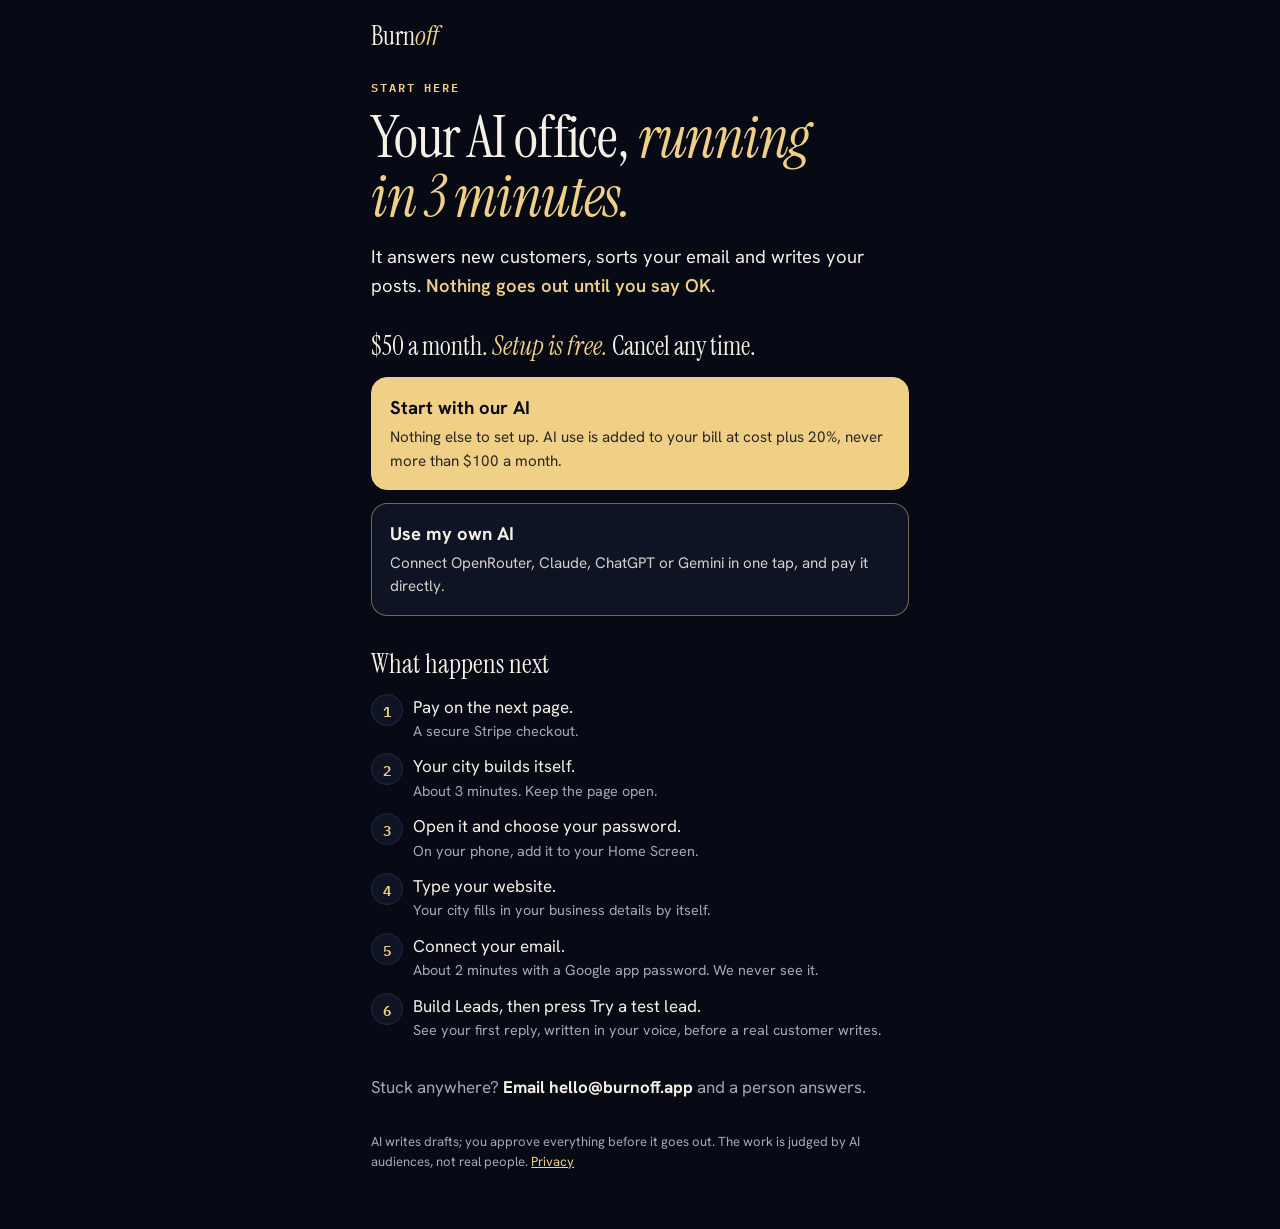
==== start/index.html @ 68ced904 "Pricing: $50 a month, hosted by Burnoff; AI of your own or ours at cost plus 20% Asked for: $50 a mo" ====
<!doctype html>
<html lang="en">
<head>
<meta charset="utf-8">
<meta name="viewport" content="width=device-width, initial-scale=1, viewport-fit=cover">
<title>Start | Burnoff</title>
<meta name="description" content="Your AI office, running in 3 minutes. $50 a month, setup free, cancel any time. Nothing goes out until you say OK.">
<meta property="og:title" content="Start your Burnoff city">
<meta property="og:description" content="Your AI office, running in 3 minutes. $50 a month, setup free.">
<meta property="og:image" content="https://burnoff.app/poster.jpg">
<meta name="theme-color" content="#070a14">
<link rel="preconnect" href="https://fonts.googleapis.com">
<link rel="preconnect" href="https://fonts.gstatic.com" crossorigin>
<link rel="stylesheet" href="https://fonts.googleapis.com/css2?family=Instrument+Serif:ital@0;1&family=Hanken+Grotesk:wght@400;500;600;700&family=IBM+Plex+Mono:wght@500;600&display=swap">
<style>
/* The page a new customer lands on from an ad or a link: what they get, the price, two buttons, then exactly what happens next.
   The same night-city look as the home page (one dark theme, City Hall gold). */
*, *::before, *::after { box-sizing: border-box; }
:root { color-scheme: dark; --night: #070a14; --block: #0f1424; --line: #222a40; --ivory: #f6f1e6; --dim: #a3a8b8; --gold: #f0cf86; --mint: #7dffb0;
  --display: "Instrument Serif", "Iowan Old Style", Georgia, serif; --body: "Hanken Grotesk", "Segoe UI", system-ui, sans-serif; --mono: "IBM Plex Mono", ui-monospace, Menlo, monospace; }
body { margin: 0; background: var(--night); color: var(--ivory); font: 400 1.0625rem/1.55 var(--body); }
.wrap { max-width: 40rem; margin: 0 auto; padding-inline: max(1rem, 4vw); padding-block: 1.5rem 3.5rem; display: flex; flex-direction: column; gap: 2rem; }
header { display: flex; justify-content: space-between; align-items: center; }
.mark { font: 400 1.6rem/1 var(--display); color: var(--ivory); text-decoration: none; } .mark em { color: var(--gold); }
.label { font: 600 .72rem/1 var(--mono); letter-spacing: .16em; text-transform: uppercase; color: var(--gold); margin: 0 0 .9rem; }
h1 { font: 400 clamp(2.4rem, 8vw, 3.6rem)/1.04 var(--display); letter-spacing: -.02em; margin: 0 0 1rem; text-wrap: balance; } h1 em { color: var(--gold); }
.lede { font-size: 1.15rem; margin: 0; } .lede b { color: var(--gold); font-weight: 600; }
.price { font: 400 1.6rem/1.2 var(--display); margin: 0 0 .9rem; } .price em { color: var(--gold); }
.choices { display: grid; gap: .8rem; }
.choice { display: block; text-decoration: none; color: var(--ivory); border: 1px solid color-mix(in srgb, var(--gold) 45%, transparent); border-radius: 1rem; padding: 1rem 1.1rem; background: var(--block); }
.choice.main { background: var(--gold); color: var(--night); border-color: var(--gold); }
.choice b { display: block; font-size: 1.15rem; } .choice span { display: block; font-size: .95rem; opacity: .85; margin-top: .2rem; }
.choice:hover { filter: brightness(1.07); } .choice:focus-visible { outline: 2px solid var(--gold); outline-offset: 3px; }
h2 { font: 400 1.7rem/1.15 var(--display); margin: 0 0 .9rem; }
ol { margin: 0; padding: 0; list-style: none; counter-reset: s; display: grid; gap: .7rem; }
ol li { counter-increment: s; display: grid; grid-template-columns: 2rem 1fr; gap: .6rem; align-items: start; }
ol li::before { content: counter(s); font: 600 .9rem/2rem var(--mono); text-align: center; border-radius: 50%; background: var(--block); border: 1px solid var(--line); color: var(--gold); width: 2rem; height: 2rem; }
ol li small { display: block; color: var(--dim); font-size: .9rem; }
.help { color: var(--dim); margin: 0; } .help b { color: var(--ivory); }
.fine { color: var(--dim); font-size: .82rem; margin: 0; } a { color: var(--gold); }
</style>
</head>
<body>
<div class="wrap">
  <header><a class="mark" href="/">Burn<em>off</em></a></header>

  <section>
    <p class="label">Start here</p>
    <h1>Your AI office, <em>running in 3 minutes.</em></h1>
    <p class="lede">It answers new customers, sorts your email and writes your posts. <b>Nothing goes out until you say OK.</b></p>
  </section>

  <section>
    <p class="price">$50 a month. <em>Setup is free.</em> Cancel any time.</p>
    <div class="choices">
      <a class="choice main" href="https://signup-production-1b3e.up.railway.app/start?ai=ours"><b>Start with our AI</b><span>Nothing else to set up. AI use is added to your bill at cost plus 20%, never more than $100 a month.</span></a>
      <a class="choice" href="https://signup-production-1b3e.up.railway.app/start?ai=own"><b>Use my own AI</b><span>Connect OpenRouter, Claude, ChatGPT or Gemini in one tap, and pay it directly.</span></a>
    </div>
  </section>

  <section>
    <h2>What happens next</h2>
    <ol>
      <li><div>Pay on the next page.<small>A secure Stripe checkout.</small></div></li>
      <li><div>Your city builds itself.<small>About 3 minutes. Keep the page open.</small></div></li>
      <li><div>Open it and choose your password.<small>On your phone, add it to your Home Screen.</small></div></li>
      <li><div>Type your website.<small>Your city fills in your business details by itself.</small></div></li>
      <li><div>Connect your email.<small>About 2 minutes with a Google app password. We never see it.</small></div></li>
      <li><div>Build Leads, then press Try a test lead.<small>See your first reply, written in your voice, before a real customer writes.</small></div></li>
    </ol>
  </section>

  <p class="help">Stuck anywhere? <b>Email hello@burnoff.app</b> and a person answers.</p>
  <p class="fine">AI writes drafts; you approve everything before it goes out. The work is judged by AI audiences, not real people. <a href="/privacy.html">Privacy</a></p>
</div>
</body>
</html>
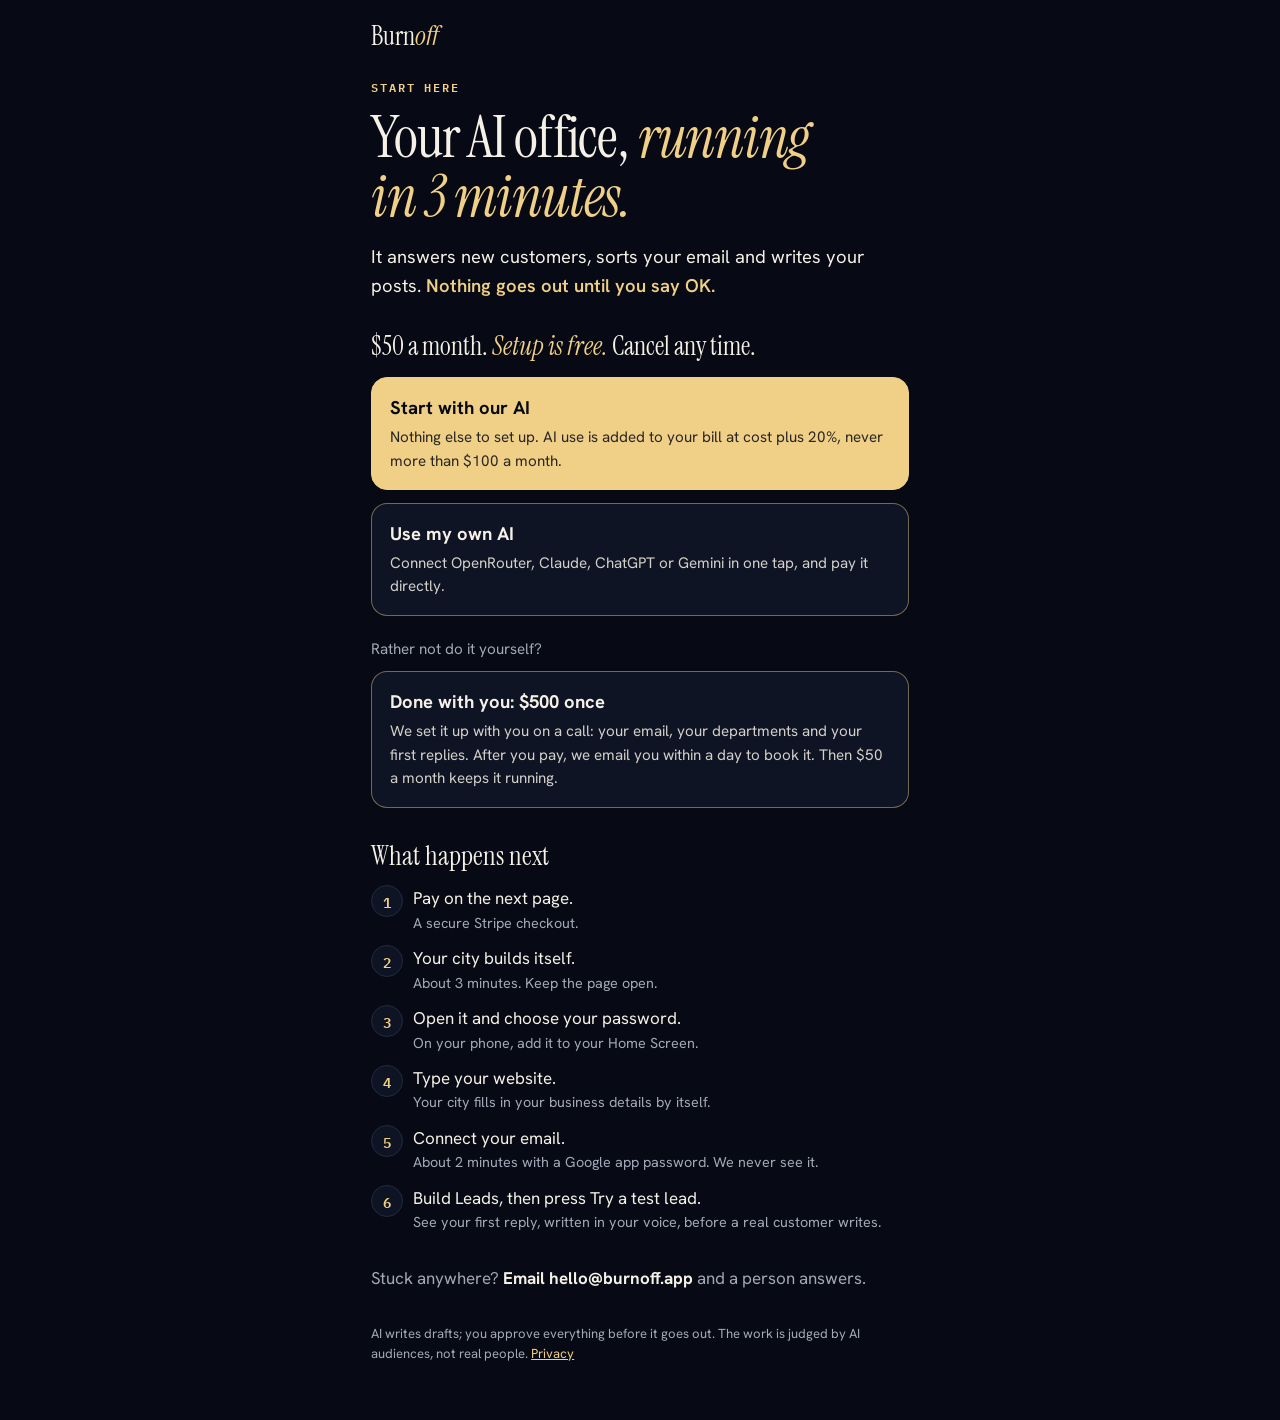
==== commit 62c6afa5: "Start page: Done with you, $500 once, for owners who would rather not set it up themselves Asked for" ====
--- a/start/index.html
+++ b/start/index.html
@@ -27,6 +27,7 @@
 .lede { font-size: 1.15rem; margin: 0; } .lede b { color: var(--gold); font-weight: 600; }
 .price { font: 400 1.6rem/1.2 var(--display); margin: 0 0 .9rem; } .price em { color: var(--gold); }
 .choices { display: grid; gap: .8rem; }
+.or { color: var(--dim); margin: 1.4rem 0 .6rem; font-size: .95rem; }
 .choice { display: block; text-decoration: none; color: var(--ivory); border: 1px solid color-mix(in srgb, var(--gold) 45%, transparent); border-radius: 1rem; padding: 1rem 1.1rem; background: var(--block); }
 .choice.main { background: var(--gold); color: var(--night); border-color: var(--gold); }
 .choice b { display: block; font-size: 1.15rem; } .choice span { display: block; font-size: .95rem; opacity: .85; margin-top: .2rem; }
@@ -56,6 +57,8 @@
       <a class="choice main" href="https://signup-production-1b3e.up.railway.app/start?ai=ours"><b>Start with our AI</b><span>Nothing else to set up. AI use is added to your bill at cost plus 20%, never more than $100 a month.</span></a>
       <a class="choice" href="https://signup-production-1b3e.up.railway.app/start?ai=own"><b>Use my own AI</b><span>Connect OpenRouter, Claude, ChatGPT or Gemini in one tap, and pay it directly.</span></a>
     </div>
+    <p class="or">Rather not do it yourself?</p>
+    <a class="choice" href="https://buy.stripe.com/4gMbIT37z9rS1jI7A9bZe00"><b>Done with you: $500 once</b><span>We set it up with you on a call: your email, your departments and your first replies. After you pay, we email you within a day to book it. Then $50 a month keeps it running.</span></a>
   </section>
 
   <section>
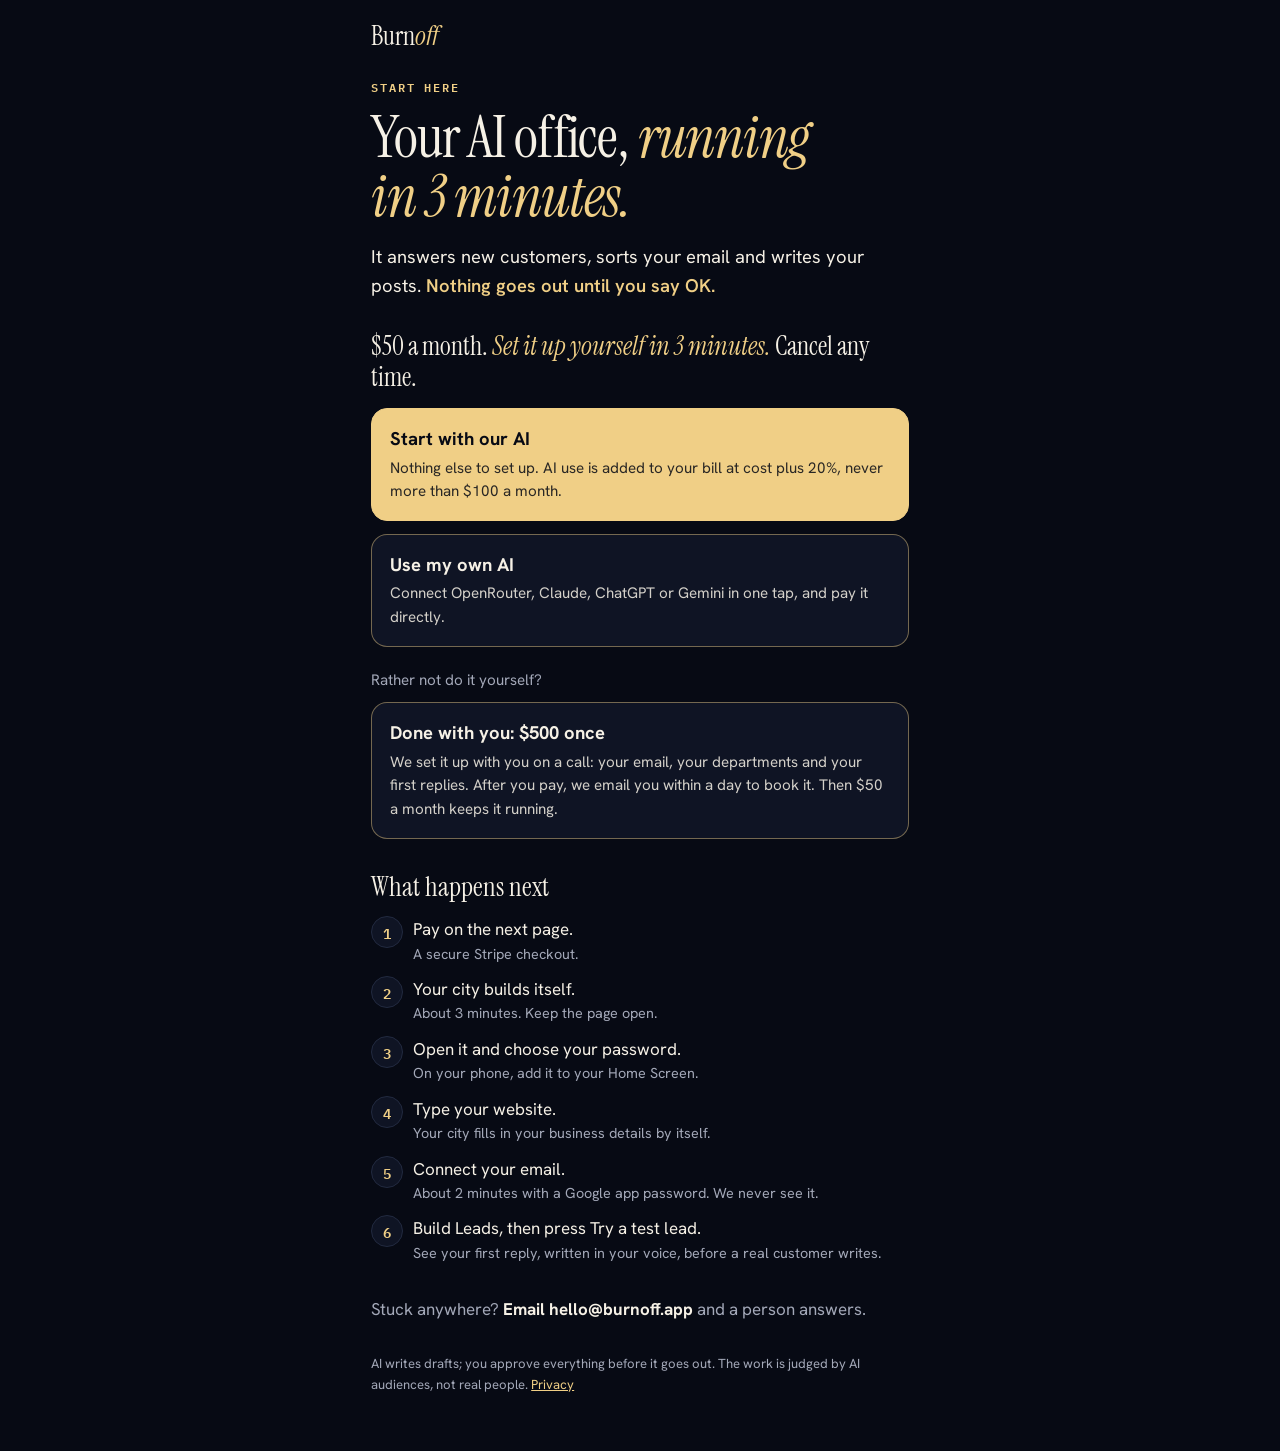
==== commit fbfa5df0: "Start page: setup is not free; $50 a month to do it yourself, or $500 + $50 a month done with you Co" ====
--- a/start/index.html
+++ b/start/index.html
@@ -4,9 +4,9 @@
 <meta charset="utf-8">
 <meta name="viewport" content="width=device-width, initial-scale=1, viewport-fit=cover">
 <title>Start | Burnoff</title>
-<meta name="description" content="Your AI office, running in 3 minutes. $50 a month, setup free, cancel any time. Nothing goes out until you say OK.">
+<meta name="description" content="Your AI office, running in 3 minutes. $50 a month, cancel any time. Nothing goes out until you say OK.">
 <meta property="og:title" content="Start your Burnoff city">
-<meta property="og:description" content="Your AI office, running in 3 minutes. $50 a month, setup free.">
+<meta property="og:description" content="Your AI office, running in 3 minutes. $50 a month.">
 <meta property="og:image" content="https://burnoff.app/poster.jpg">
 <meta name="theme-color" content="#070a14">
 <link rel="preconnect" href="https://fonts.googleapis.com">
@@ -52,7 +52,7 @@
   </section>
 
   <section>
-    <p class="price">$50 a month. <em>Setup is free.</em> Cancel any time.</p>
+    <p class="price">$50 a month. <em>Set it up yourself in 3 minutes.</em> Cancel any time.</p>
     <div class="choices">
       <a class="choice main" href="https://signup-production-1b3e.up.railway.app/start?ai=ours"><b>Start with our AI</b><span>Nothing else to set up. AI use is added to your bill at cost plus 20%, never more than $100 a month.</span></a>
       <a class="choice" href="https://signup-production-1b3e.up.railway.app/start?ai=own"><b>Use my own AI</b><span>Connect OpenRouter, Claude, ChatGPT or Gemini in one tap, and pay it directly.</span></a>
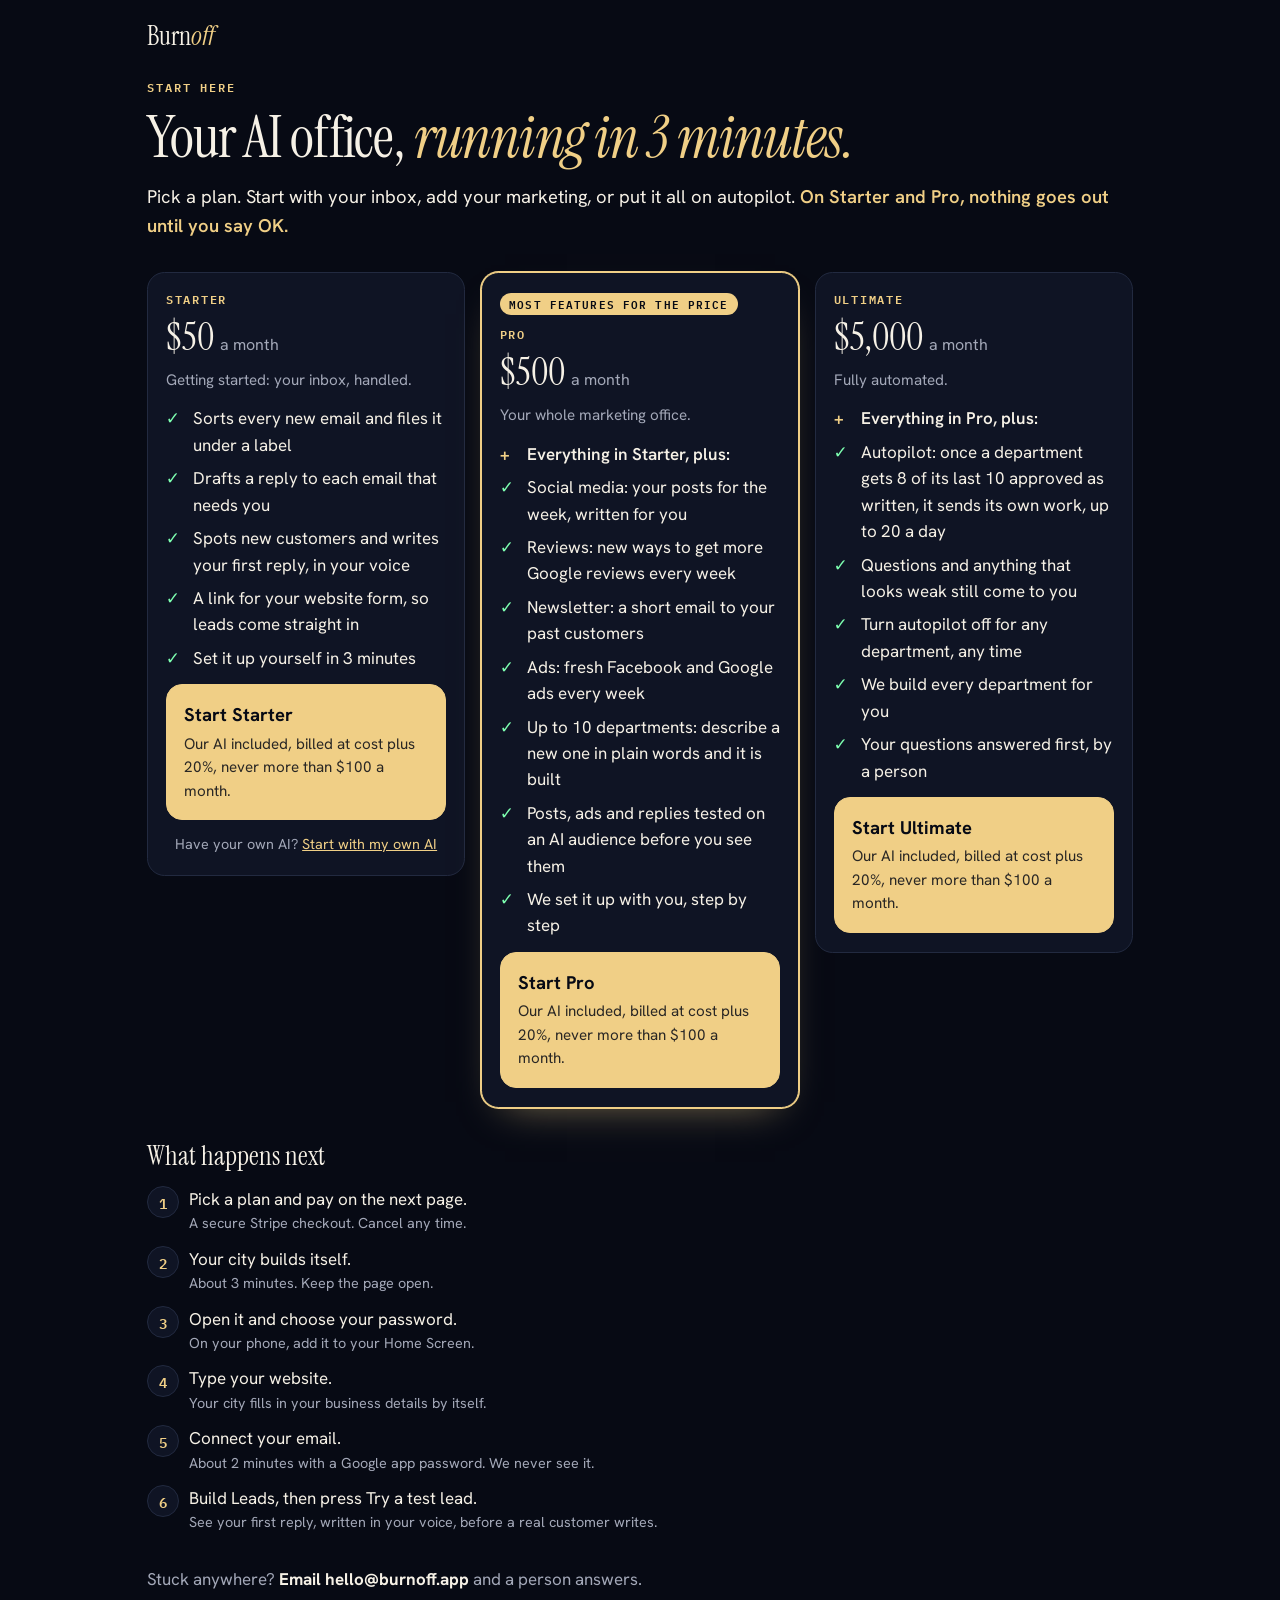
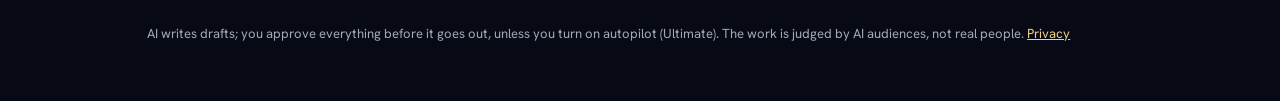
==== commit 57bfb611: "Three plans: Starter $50 (inbox), Pro $500 (marketing), Ultimate $5,000 (autopilot) Co-Authored-By: " ====
--- a/start/index.html
+++ b/start/index.html
@@ -4,9 +4,9 @@
 <meta charset="utf-8">
 <meta name="viewport" content="width=device-width, initial-scale=1, viewport-fit=cover">
 <title>Start | Burnoff</title>
-<meta name="description" content="Your AI office, running in 3 minutes. $50 a month, cancel any time. Nothing goes out until you say OK.">
+<meta name="description" content="Your AI office, running in 3 minutes. Three plans from $50 a month, cancel any time. Nothing goes out until you say OK.">
 <meta property="og:title" content="Start your Burnoff city">
-<meta property="og:description" content="Your AI office, running in 3 minutes. $50 a month.">
+<meta property="og:description" content="Your AI office, running in 3 minutes. Plans from $50 a month.">
 <meta property="og:image" content="https://burnoff.app/poster.jpg">
 <meta name="theme-color" content="#070a14">
 <link rel="preconnect" href="https://fonts.googleapis.com">
@@ -27,6 +27,18 @@
 .lede { font-size: 1.15rem; margin: 0; } .lede b { color: var(--gold); font-weight: 600; }
 .price { font: 400 1.6rem/1.2 var(--display); margin: 0 0 .9rem; } .price em { color: var(--gold); }
 .choices { display: grid; gap: .8rem; }
+.plans { display: grid; gap: 1rem; }
+.plan { border: 1px solid var(--line); border-radius: 1.1rem; padding: 1.2rem 1.1rem; background: var(--block); display: grid; gap: .8rem; }
+.plan.best { border-color: var(--gold); box-shadow: 0 0 0 1px var(--gold), 0 18px 40px -24px color-mix(in srgb, var(--gold) 60%, transparent); }
+.plan h3 { margin: 0; font: 600 .78rem/1 var(--mono); letter-spacing: .14em; text-transform: uppercase; color: var(--gold); }
+.plan .cost { font: 400 2.4rem/1 var(--display); margin: 0; } .plan .cost small { font: 400 1rem var(--body); color: var(--dim); }
+.plan .for { margin: 0; color: var(--dim); font-size: .95rem; }
+.plan ul { margin: 0; padding: 0; list-style: none; display: grid; gap: .45rem; }
+.plan li { display: grid; grid-template-columns: 1.2rem 1fr; gap: .5rem; } .plan li::before { content: "✓"; color: var(--mint); font-weight: 700; }
+.plan li.plus { font-weight: 600; } .plan li.plus::before { content: "+"; color: var(--gold); }
+.plan .tag { justify-self: start; font: 600 .7rem/1 var(--mono); letter-spacing: .1em; text-transform: uppercase; background: var(--gold); color: var(--night); border-radius: 99px; padding: .35rem .6rem; }
+.plan .alt { font-size: .9rem; color: var(--dim); text-align: center; margin: 0; } .plan .alt a { color: var(--gold); }
+@media (min-width: 60rem) { .wrap.wide { max-width: 68rem; } .plans { grid-template-columns: repeat(3, 1fr); align-items: start; } }
 .or { color: var(--dim); margin: 1.4rem 0 .6rem; font-size: .95rem; }
 .choice { display: block; text-decoration: none; color: var(--ivory); border: 1px solid color-mix(in srgb, var(--gold) 45%, transparent); border-radius: 1rem; padding: 1rem 1.1rem; background: var(--block); }
 .choice.main { background: var(--gold); color: var(--night); border-color: var(--gold); }
@@ -42,29 +54,69 @@
 </style>
 </head>
 <body>
-<div class="wrap">
+<div class="wrap wide">
   <header><a class="mark" href="/">Burn<em>off</em></a></header>
 
   <section>
     <p class="label">Start here</p>
     <h1>Your AI office, <em>running in 3 minutes.</em></h1>
-    <p class="lede">It answers new customers, sorts your email and writes your posts. <b>Nothing goes out until you say OK.</b></p>
+    <p class="lede">Pick a plan. Start with your inbox, add your marketing, or put it all on autopilot. <b>On Starter and Pro, nothing goes out until you say OK.</b></p>
   </section>
 
   <section>
-    <p class="price">$50 a month. <em>Set it up yourself in 3 minutes.</em> Cancel any time.</p>
-    <div class="choices">
-      <a class="choice main" href="https://signup-production-1b3e.up.railway.app/start?ai=ours"><b>Start with our AI</b><span>Nothing else to set up. AI use is added to your bill at cost plus 20%, never more than $100 a month.</span></a>
-      <a class="choice" href="https://signup-production-1b3e.up.railway.app/start?ai=own"><b>Use my own AI</b><span>Connect OpenRouter, Claude, ChatGPT or Gemini in one tap, and pay it directly.</span></a>
+    <div class="plans">
+      <article class="plan">
+        <h3>Starter</h3>
+        <p class="cost">$50 <small>a month</small></p>
+        <p class="for">Getting started: your inbox, handled.</p>
+        <ul>
+          <li>Sorts every new email and files it under a label</li>
+          <li>Drafts a reply to each email that needs you</li>
+          <li>Spots new customers and writes your first reply, in your voice</li>
+          <li>A link for your website form, so leads come straight in</li>
+          <li>Set it up yourself in 3 minutes</li>
+        </ul>
+        <a class="choice main" href="https://signup-production-1b3e.up.railway.app/start?plan=starter&amp;ai=ours"><b>Start Starter</b><span>Our AI included, billed at cost plus 20%, never more than $100 a month.</span></a>
+        <p class="alt">Have your own AI? <a href="https://signup-production-1b3e.up.railway.app/start?plan=starter&amp;ai=own">Start with my own AI</a></p>
+      </article>
+      <article class="plan best">
+        <span class="tag">Most features for the price</span>
+        <h3>Pro</h3>
+        <p class="cost">$500 <small>a month</small></p>
+        <p class="for">Your whole marketing office.</p>
+        <ul>
+          <li class="plus">Everything in Starter, plus:</li>
+          <li>Social media: your posts for the week, written for you</li>
+          <li>Reviews: new ways to get more Google reviews every week</li>
+          <li>Newsletter: a short email to your past customers</li>
+          <li>Ads: fresh Facebook and Google ads every week</li>
+          <li>Up to 10 departments: describe a new one in plain words and it is built</li>
+          <li>Posts, ads and replies tested on an AI audience before you see them</li>
+          <li>We set it up with you, step by step</li>
+        </ul>
+        <a class="choice main" href="https://signup-production-1b3e.up.railway.app/start?plan=pro&amp;ai=ours"><b>Start Pro</b><span>Our AI included, billed at cost plus 20%, never more than $100 a month.</span></a>
+      </article>
+      <article class="plan">
+        <h3>Ultimate</h3>
+        <p class="cost">$5,000 <small>a month</small></p>
+        <p class="for">Fully automated.</p>
+        <ul>
+          <li class="plus">Everything in Pro, plus:</li>
+          <li>Autopilot: once a department gets 8 of its last 10 approved as written, it sends its own work, up to 20 a day</li>
+          <li>Questions and anything that looks weak still come to you</li>
+          <li>Turn autopilot off for any department, any time</li>
+          <li>We build every department for you</li>
+          <li>Your questions answered first, by a person</li>
+        </ul>
+        <a class="choice main" href="https://signup-production-1b3e.up.railway.app/start?plan=ultimate&amp;ai=ours"><b>Start Ultimate</b><span>Our AI included, billed at cost plus 20%, never more than $100 a month.</span></a>
+      </article>
     </div>
-    <p class="or">Rather not do it yourself?</p>
-    <a class="choice" href="https://buy.stripe.com/4gMbIT37z9rS1jI7A9bZe00"><b>Done with you: $500 once</b><span>We set it up with you on a call: your email, your departments and your first replies. After you pay, we email you within a day to book it. Then $50 a month keeps it running.</span></a>
   </section>
 
   <section>
     <h2>What happens next</h2>
     <ol>
-      <li><div>Pay on the next page.<small>A secure Stripe checkout.</small></div></li>
+      <li><div>Pick a plan and pay on the next page.<small>A secure Stripe checkout. Cancel any time.</small></div></li>
       <li><div>Your city builds itself.<small>About 3 minutes. Keep the page open.</small></div></li>
       <li><div>Open it and choose your password.<small>On your phone, add it to your Home Screen.</small></div></li>
       <li><div>Type your website.<small>Your city fills in your business details by itself.</small></div></li>
@@ -74,7 +126,7 @@
   </section>
 
   <p class="help">Stuck anywhere? <b>Email hello@burnoff.app</b> and a person answers.</p>
-  <p class="fine">AI writes drafts; you approve everything before it goes out. The work is judged by AI audiences, not real people. <a href="/privacy.html">Privacy</a></p>
+  <p class="fine">AI writes drafts; you approve everything before it goes out, unless you turn on autopilot (Ultimate). The work is judged by AI audiences, not real people. <a href="/privacy.html">Privacy</a></p>
 </div>
 </body>
 </html>
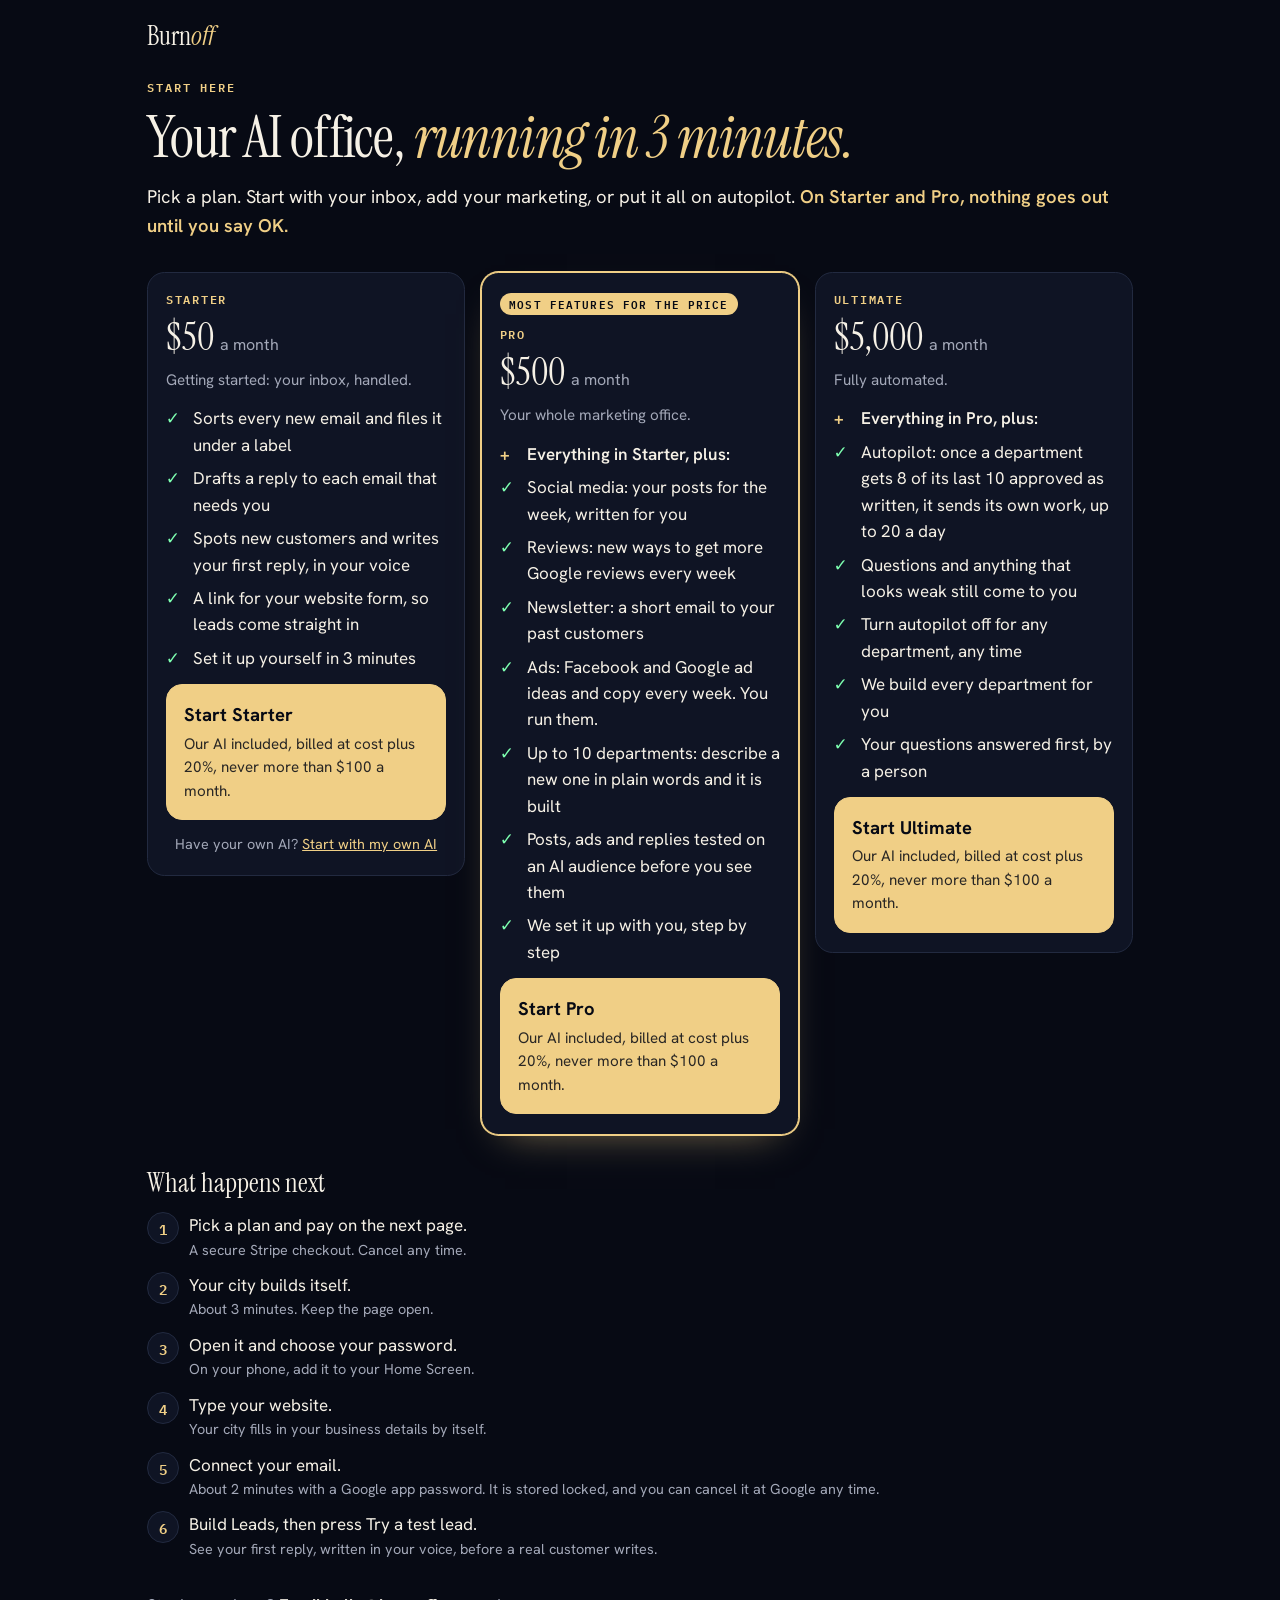
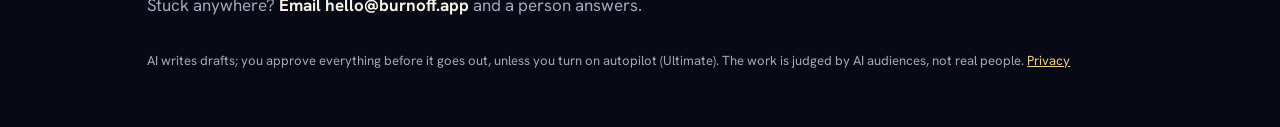
==== commit 49ef0d3c: "Say only what the app does: no 1,000 helpers, no learning claim, ad copy not ads, passwords stored l" ====
--- a/start/index.html
+++ b/start/index.html
@@ -89,7 +89,7 @@
           <li>Social media: your posts for the week, written for you</li>
           <li>Reviews: new ways to get more Google reviews every week</li>
           <li>Newsletter: a short email to your past customers</li>
-          <li>Ads: fresh Facebook and Google ads every week</li>
+          <li>Ads: Facebook and Google ad ideas and copy every week. You run them.</li>
           <li>Up to 10 departments: describe a new one in plain words and it is built</li>
           <li>Posts, ads and replies tested on an AI audience before you see them</li>
           <li>We set it up with you, step by step</li>
@@ -120,7 +120,7 @@
       <li><div>Your city builds itself.<small>About 3 minutes. Keep the page open.</small></div></li>
       <li><div>Open it and choose your password.<small>On your phone, add it to your Home Screen.</small></div></li>
       <li><div>Type your website.<small>Your city fills in your business details by itself.</small></div></li>
-      <li><div>Connect your email.<small>About 2 minutes with a Google app password. We never see it.</small></div></li>
+      <li><div>Connect your email.<small>About 2 minutes with a Google app password. It is stored locked, and you can cancel it at Google any time.</small></div></li>
       <li><div>Build Leads, then press Try a test lead.<small>See your first reply, written in your voice, before a real customer writes.</small></div></li>
     </ol>
   </section>
